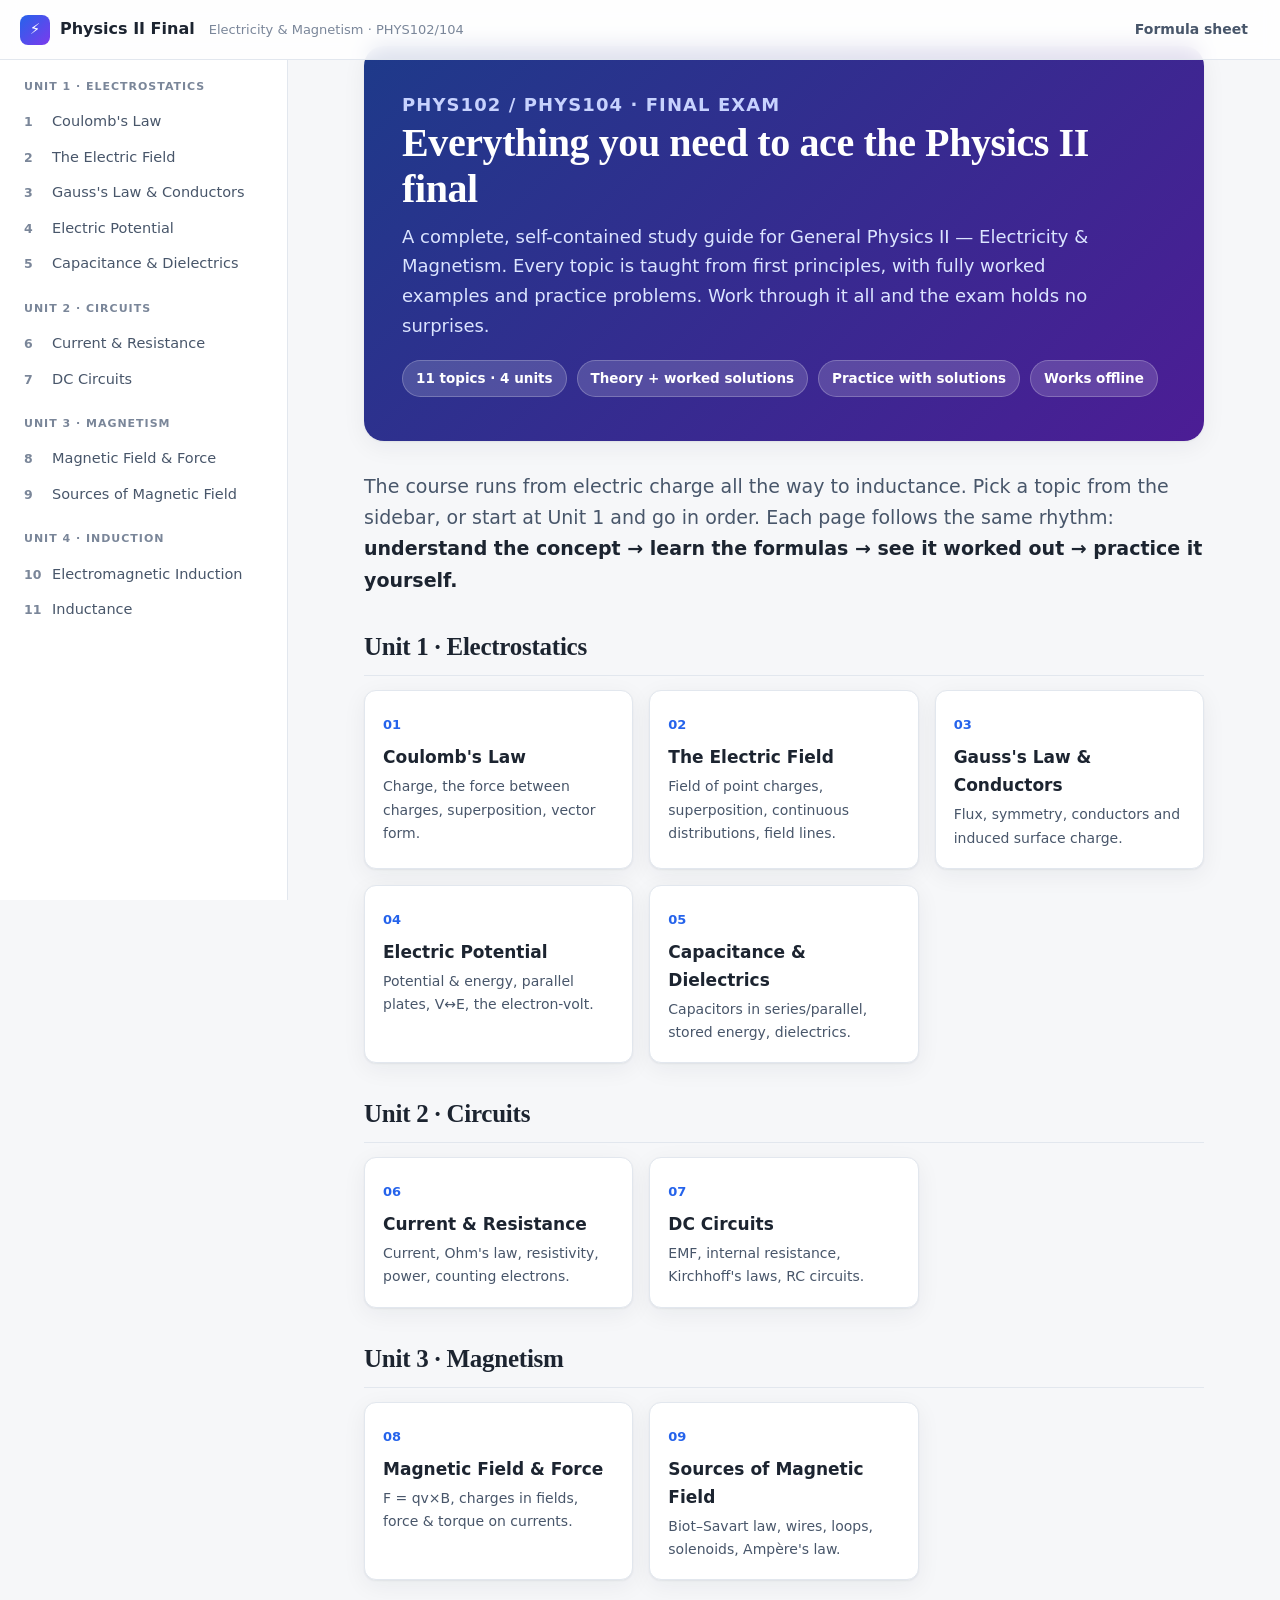
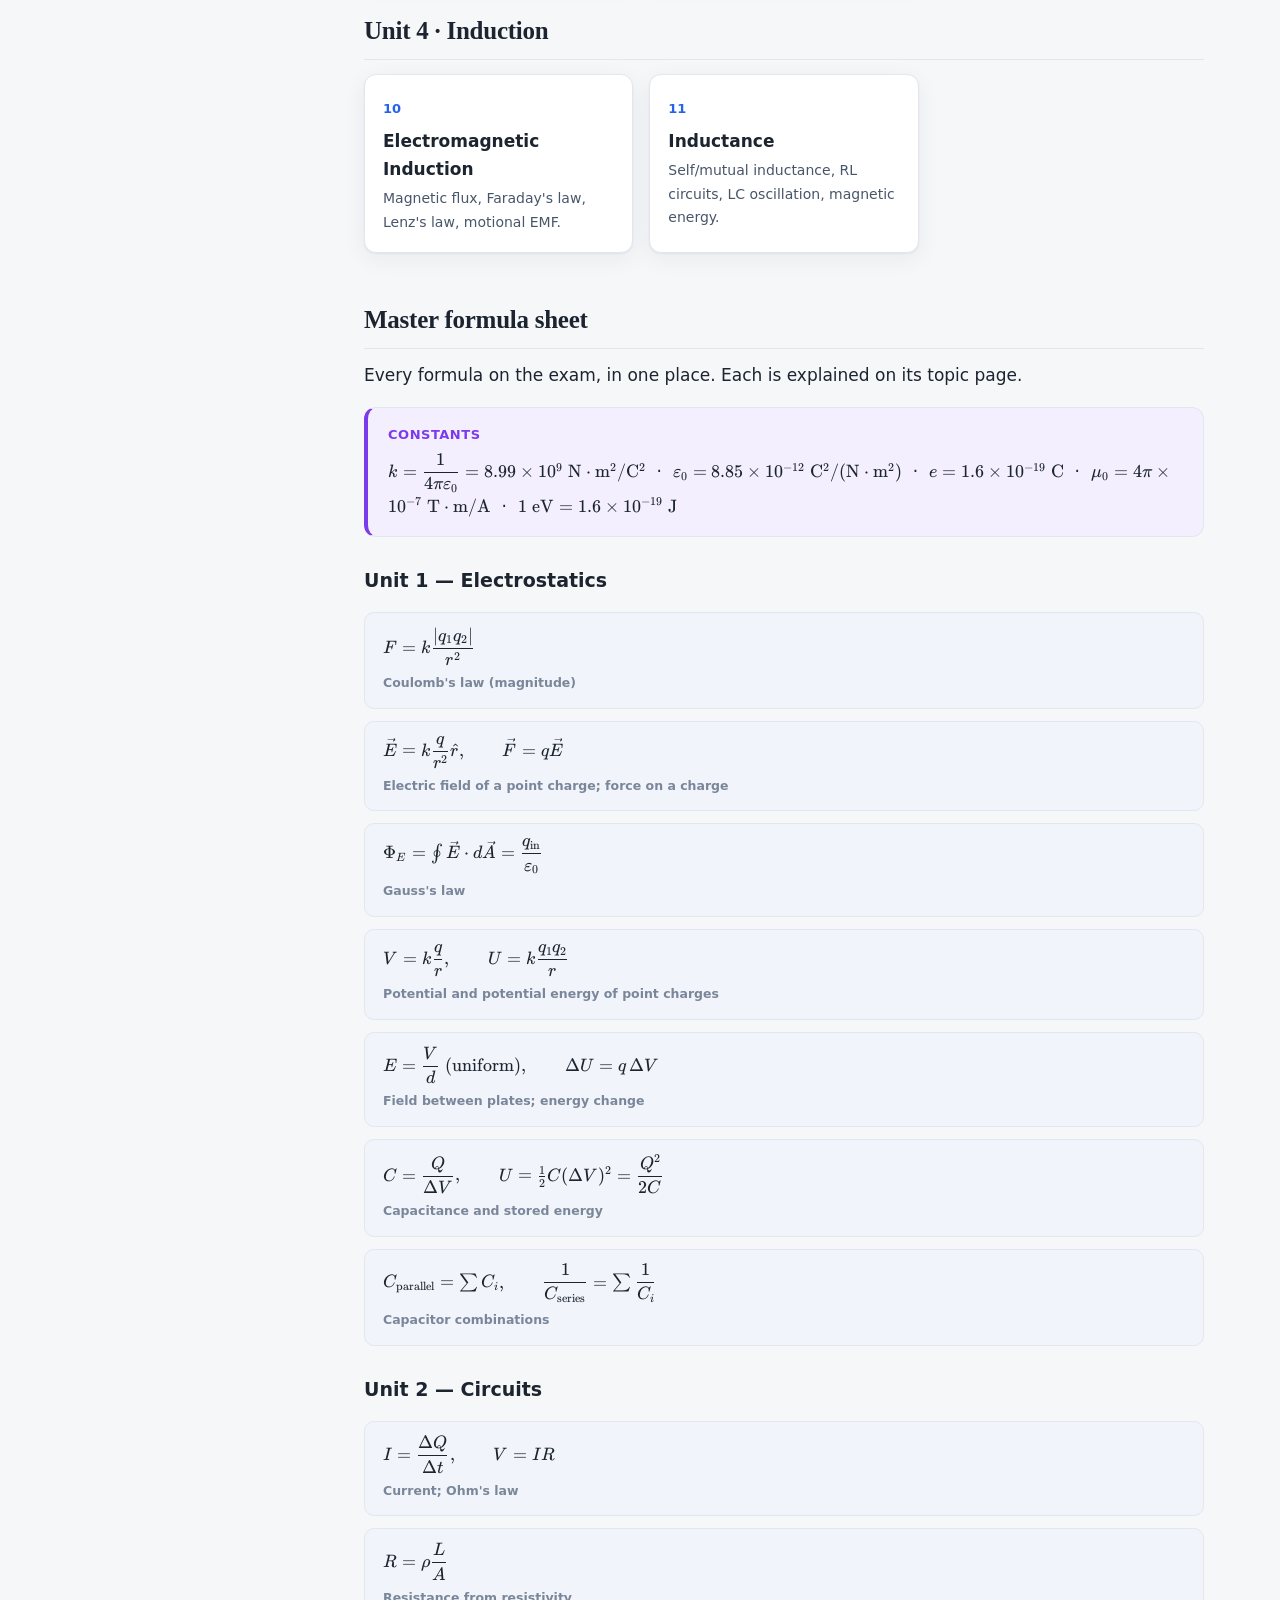
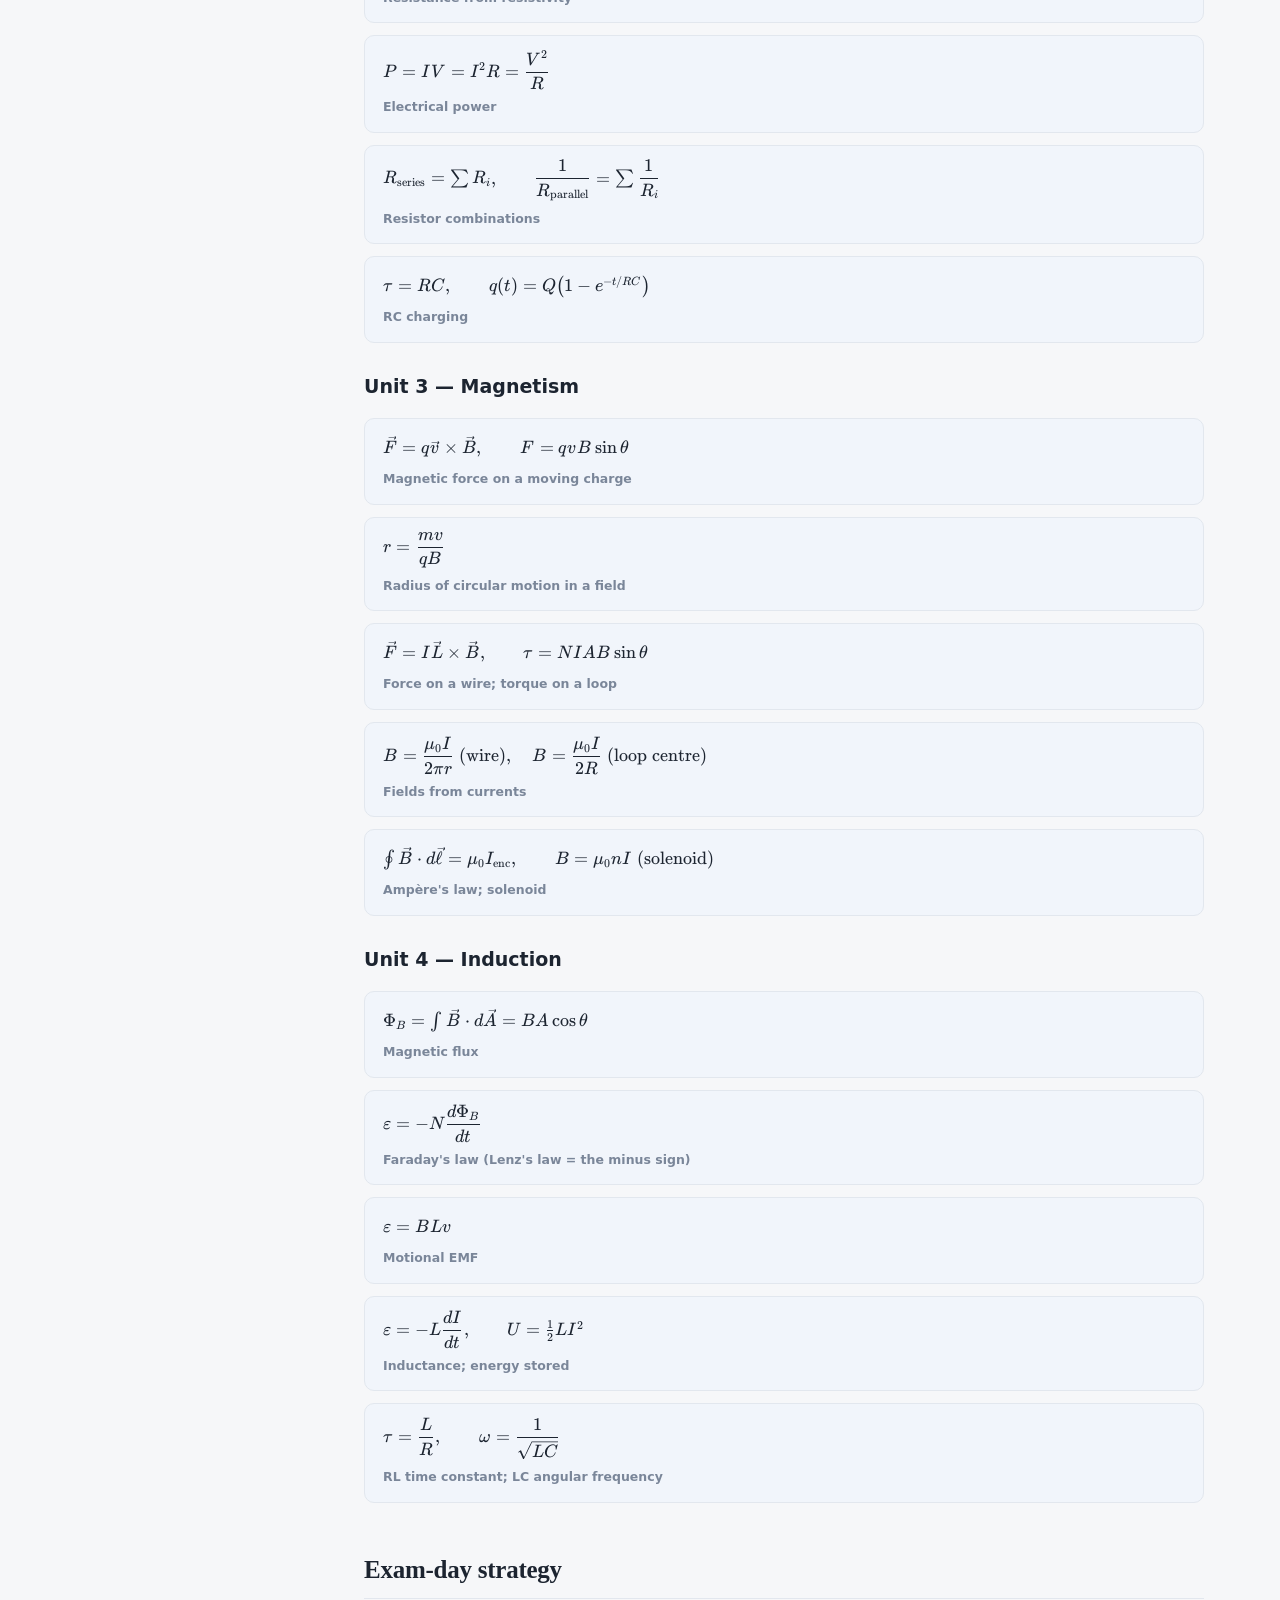
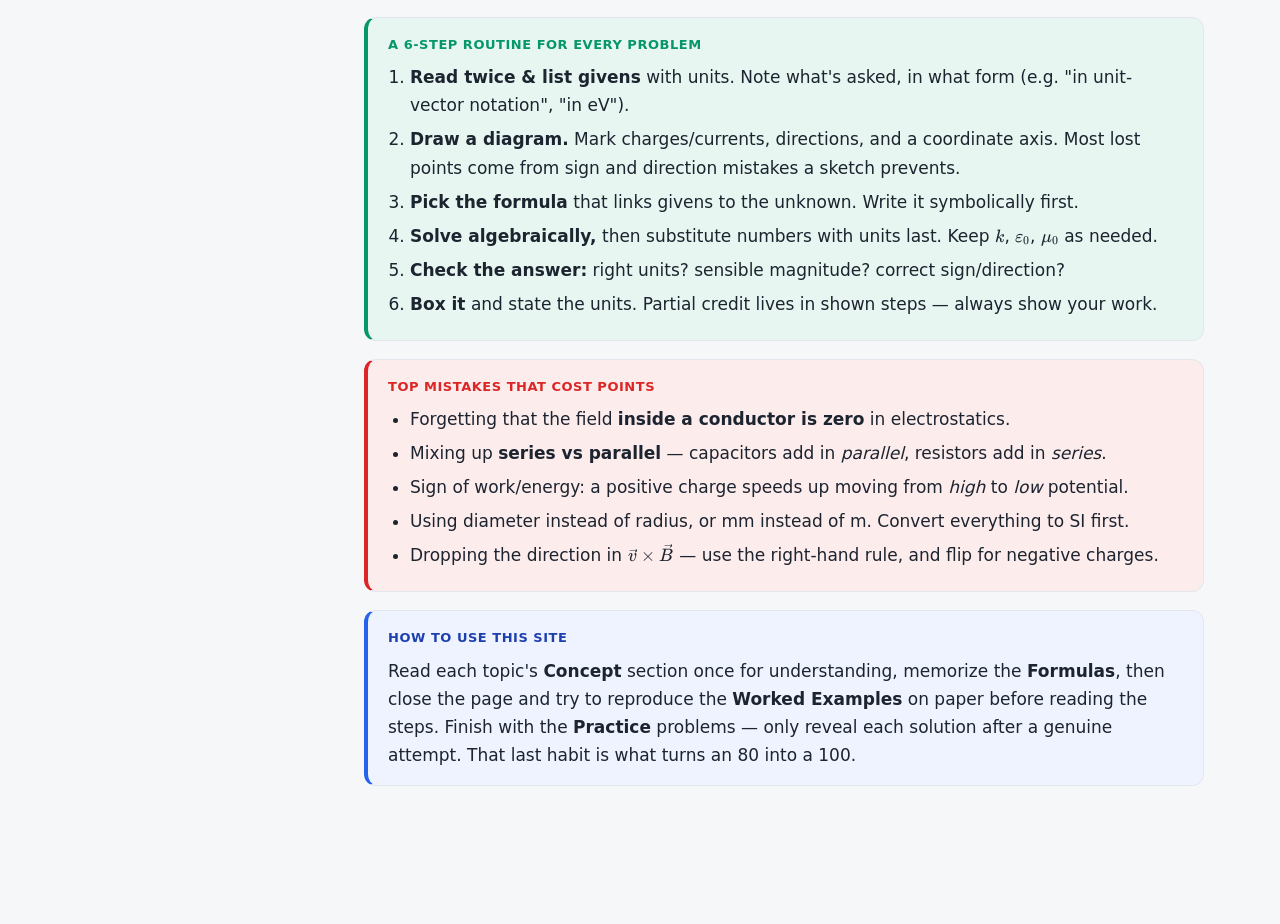
==== index.html @ 2286420c "Build complete Physics II final study site 11 topics across 4 units (Electrostatics, Circuits, Magne" ====
<!DOCTYPE html>
<html lang="en">
<head>
<meta charset="UTF-8">
<meta name="viewport" content="width=device-width, initial-scale=1">
<title>Physics II Final — Electricity & Magnetism Study Site</title>
<meta name="description" content="Complete study site for the General Physics II (Electricity & Magnetism) final exam: theory, worked examples, and practice for every topic.">
<link rel="stylesheet" href="assets/katex/katex.min.css">
<link rel="stylesheet" href="assets/style.css">
</head>
<body data-root="" data-topic="home">

<main class="content">
<div class="page">

  <section class="hero">
    <p class="eyebrow" style="color:#c7d2fe">PHYS102 / PHYS104 · Final Exam</p>
    <h1>Everything you need to ace the Physics&nbsp;II final</h1>
    <p>A complete, self-contained study guide for General Physics II — Electricity &amp; Magnetism. Every topic is taught from first principles, with fully worked examples and practice problems. Work through it all and the exam holds no surprises.</p>
    <div class="meta">
      <span class="chip">11 topics · 4 units</span>
      <span class="chip">Theory + worked solutions</span>
      <span class="chip">Practice with solutions</span>
      <span class="chip">Works offline</span>
    </div>
  </section>

  <p class="lead">The course runs from electric charge all the way to inductance. Pick a topic from the sidebar, or start at Unit&nbsp;1 and go in order. Each page follows the same rhythm: <strong>understand the concept → learn the formulas → see it worked out → practice it yourself.</strong></p>

  <!-- ===== Unit cards ===== -->
  <section class="unit-block">
    <h2>Unit 1 · Electrostatics</h2>
    <div class="cards">
      <a class="topic-card" href="topics/01-coulombs-law.html"><span class="tc-num">01</span><h3>Coulomb's Law</h3><p>Charge, the force between charges, superposition, vector form.</p></a>
      <a class="topic-card" href="topics/02-electric-field.html"><span class="tc-num">02</span><h3>The Electric Field</h3><p>Field of point charges, superposition, continuous distributions, field lines.</p></a>
      <a class="topic-card" href="topics/03-gauss-law.html"><span class="tc-num">03</span><h3>Gauss's Law &amp; Conductors</h3><p>Flux, symmetry, conductors and induced surface charge.</p></a>
      <a class="topic-card" href="topics/04-electric-potential.html"><span class="tc-num">04</span><h3>Electric Potential</h3><p>Potential &amp; energy, parallel plates, V↔E, the electron-volt.</p></a>
      <a class="topic-card" href="topics/05-capacitance.html"><span class="tc-num">05</span><h3>Capacitance &amp; Dielectrics</h3><p>Capacitors in series/parallel, stored energy, dielectrics.</p></a>
    </div>
  </section>

  <section class="unit-block">
    <h2>Unit 2 · Circuits</h2>
    <div class="cards">
      <a class="topic-card" href="topics/06-current-resistance.html"><span class="tc-num">06</span><h3>Current &amp; Resistance</h3><p>Current, Ohm's law, resistivity, power, counting electrons.</p></a>
      <a class="topic-card" href="topics/07-dc-circuits.html"><span class="tc-num">07</span><h3>DC Circuits</h3><p>EMF, internal resistance, Kirchhoff's laws, RC circuits.</p></a>
    </div>
  </section>

  <section class="unit-block">
    <h2>Unit 3 · Magnetism</h2>
    <div class="cards">
      <a class="topic-card" href="topics/08-magnetic-force.html"><span class="tc-num">08</span><h3>Magnetic Field &amp; Force</h3><p>F = qv×B, charges in fields, force &amp; torque on currents.</p></a>
      <a class="topic-card" href="topics/09-magnetic-field-sources.html"><span class="tc-num">09</span><h3>Sources of Magnetic Field</h3><p>Biot–Savart law, wires, loops, solenoids, Ampère's law.</p></a>
    </div>
  </section>

  <section class="unit-block">
    <h2>Unit 4 · Induction</h2>
    <div class="cards">
      <a class="topic-card" href="topics/10-induction.html"><span class="tc-num">10</span><h3>Electromagnetic Induction</h3><p>Magnetic flux, Faraday's law, Lenz's law, motional EMF.</p></a>
      <a class="topic-card" href="topics/11-inductance.html"><span class="tc-num">11</span><h3>Inductance</h3><p>Self/mutual inductance, RL circuits, LC oscillation, magnetic energy.</p></a>
    </div>
  </section>

  <!-- ===== Master formula sheet ===== -->
  <h2 id="formula-sheet">Master formula sheet</h2>
  <p>Every formula on the exam, in one place. Each is explained on its topic page.</p>

  <div class="callout note">
    <p class="c-head">Constants</p>
    <p>
      $k=\dfrac{1}{4\pi\varepsilon_0}=8.99\times10^{9}\ \mathrm{N\cdot m^2/C^2}$ &nbsp;·&nbsp;
      $\varepsilon_0=8.85\times10^{-12}\ \mathrm{C^2/(N\cdot m^2)}$ &nbsp;·&nbsp;
      $e=1.6\times10^{-19}\ \mathrm{C}$ &nbsp;·&nbsp;
      $\mu_0=4\pi\times10^{-7}\ \mathrm{T\cdot m/A}$ &nbsp;·&nbsp;
      $1\ \mathrm{eV}=1.6\times10^{-19}\ \mathrm{J}$
    </p>
  </div>

  <h3>Unit 1 — Electrostatics</h3>
  <div class="formula-grid">
    <div class="formula">$F=k\dfrac{|q_1q_2|}{r^2}$<span class="label">Coulomb's law (magnitude)</span></div>
    <div class="formula">$\vec E=k\dfrac{q}{r^2}\hat r,\qquad \vec F=q\vec E$<span class="label">Electric field of a point charge; force on a charge</span></div>
    <div class="formula">$\Phi_E=\oint \vec E\cdot d\vec A=\dfrac{q_{\text{in}}}{\varepsilon_0}$<span class="label">Gauss's law</span></div>
    <div class="formula">$V=k\dfrac{q}{r},\qquad U=k\dfrac{q_1q_2}{r}$<span class="label">Potential and potential energy of point charges</span></div>
    <div class="formula">$E=\dfrac{V}{d}\ \text{(uniform)},\qquad \Delta U=q\,\Delta V$<span class="label">Field between plates; energy change</span></div>
    <div class="formula">$C=\dfrac{Q}{\Delta V},\qquad U=\tfrac12 C(\Delta V)^2=\dfrac{Q^2}{2C}$<span class="label">Capacitance and stored energy</span></div>
    <div class="formula">$C_\text{parallel}=\textstyle\sum C_i,\qquad \dfrac{1}{C_\text{series}}=\textstyle\sum\dfrac{1}{C_i}$<span class="label">Capacitor combinations</span></div>
  </div>

  <h3>Unit 2 — Circuits</h3>
  <div class="formula-grid">
    <div class="formula">$I=\dfrac{\Delta Q}{\Delta t},\qquad V=IR$<span class="label">Current; Ohm's law</span></div>
    <div class="formula">$R=\rho\dfrac{L}{A}$<span class="label">Resistance from resistivity</span></div>
    <div class="formula">$P=IV=I^2R=\dfrac{V^2}{R}$<span class="label">Electrical power</span></div>
    <div class="formula">$R_\text{series}=\textstyle\sum R_i,\qquad \dfrac{1}{R_\text{parallel}}=\textstyle\sum\dfrac{1}{R_i}$<span class="label">Resistor combinations</span></div>
    <div class="formula">$\tau=RC,\qquad q(t)=Q\!\left(1-e^{-t/RC}\right)$<span class="label">RC charging</span></div>
  </div>

  <h3>Unit 3 — Magnetism</h3>
  <div class="formula-grid">
    <div class="formula">$\vec F=q\vec v\times\vec B,\qquad F=qvB\sin\theta$<span class="label">Magnetic force on a moving charge</span></div>
    <div class="formula">$r=\dfrac{mv}{qB}$<span class="label">Radius of circular motion in a field</span></div>
    <div class="formula">$\vec F=I\vec L\times\vec B,\qquad \tau=NIAB\sin\theta$<span class="label">Force on a wire; torque on a loop</span></div>
    <div class="formula">$B=\dfrac{\mu_0 I}{2\pi r}\ \text{(wire)},\quad B=\dfrac{\mu_0 I}{2R}\ \text{(loop centre)}$<span class="label">Fields from currents</span></div>
    <div class="formula">$\oint\vec B\cdot d\vec\ell=\mu_0 I_\text{enc},\qquad B=\mu_0 n I\ \text{(solenoid)}$<span class="label">Ampère's law; solenoid</span></div>
  </div>

  <h3>Unit 4 — Induction</h3>
  <div class="formula-grid">
    <div class="formula">$\Phi_B=\int \vec B\cdot d\vec A=BA\cos\theta$<span class="label">Magnetic flux</span></div>
    <div class="formula">$\varepsilon=-N\dfrac{d\Phi_B}{dt}$<span class="label">Faraday's law (Lenz's law = the minus sign)</span></div>
    <div class="formula">$\varepsilon=BLv$<span class="label">Motional EMF</span></div>
    <div class="formula">$\varepsilon=-L\dfrac{dI}{dt},\qquad U=\tfrac12 LI^2$<span class="label">Inductance; energy stored</span></div>
    <div class="formula">$\tau=\dfrac{L}{R},\qquad \omega=\dfrac{1}{\sqrt{LC}}$<span class="label">RL time constant; LC angular frequency</span></div>
  </div>

  <!-- ===== Exam-day strategy ===== -->
  <h2 id="strategy">Exam-day strategy</h2>

  <div class="callout tip">
    <p class="c-head">A 6-step routine for every problem</p>
    <ol style="margin-bottom:0">
      <li><strong>Read twice &amp; list givens</strong> with units. Note what's asked, in what form (e.g. "in unit-vector notation", "in eV").</li>
      <li><strong>Draw a diagram.</strong> Mark charges/currents, directions, and a coordinate axis. Most lost points come from sign and direction mistakes a sketch prevents.</li>
      <li><strong>Pick the formula</strong> that links givens to the unknown. Write it symbolically first.</li>
      <li><strong>Solve algebraically,</strong> then substitute numbers with units last. Keep $k$, $\varepsilon_0$, $\mu_0$ as needed.</li>
      <li><strong>Check the answer:</strong> right units? sensible magnitude? correct sign/direction?</li>
      <li><strong>Box it</strong> and state the units. Partial credit lives in shown steps — always show your work.</li>
    </ol>
  </div>

  <div class="callout pitfall">
    <p class="c-head">Top mistakes that cost points</p>
    <ul style="margin-bottom:0">
      <li>Forgetting that the field <strong>inside a conductor is zero</strong> in electrostatics.</li>
      <li>Mixing up <strong>series vs parallel</strong> — capacitors add in <em>parallel</em>, resistors add in <em>series</em>.</li>
      <li>Sign of work/energy: a positive charge speeds up moving from <em>high</em> to <em>low</em> potential.</li>
      <li>Using diameter instead of radius, or mm instead of m. Convert everything to SI first.</li>
      <li>Dropping the direction in $\vec v\times\vec B$ — use the right-hand rule, and flip for negative charges.</li>
    </ul>
  </div>

  <div class="callout concept">
    <p class="c-head">How to use this site</p>
    <p>Read each topic's <strong>Concept</strong> section once for understanding, memorize the <strong>Formulas</strong>, then close the page and try to reproduce the <strong>Worked Examples</strong> on paper before reading the steps. Finish with the <strong>Practice</strong> problems — only reveal each solution after a genuine attempt. That last habit is what turns an 80 into a 100.</p>
  </div>

</div>
</main>

<script src="assets/katex/katex.min.js"></script>
<script src="assets/katex/auto-render.min.js"></script>
<script src="assets/app.js"></script>
</body>
</html>
---- assets/style.css ----
/* ===== Physics Final Study Site — shared theme ===== */
:root{
  --bg:#f6f7f9;
  --surface:#ffffff;
  --ink:#1c2430;
  --ink-soft:#48566a;
  --muted:#7a8699;
  --line:#e2e7ee;
  --brand:#2563eb;
  --brand-dark:#1e40af;
  --brand-soft:#eef3ff;
  --accent:#7c3aed;
  --ok:#059669;
  --ok-soft:#e7f6f0;
  --warn:#d97706;
  --warn-soft:#fdf3e3;
  --danger:#dc2626;
  --danger-soft:#fdecec;
  --formula-soft:#f1f5fb;
  --sidebar-w:288px;
  --topbar-h:60px;
  --maxw:840px;
  --radius:12px;
  --shadow:0 1px 2px rgba(20,30,50,.06),0 6px 24px rgba(20,30,50,.06);
  --mono:"SFMono-Regular",ui-monospace,"JetBrains Mono",Menlo,Consolas,monospace;
  --sans:"Inter",system-ui,-apple-system,"Segoe UI",Roboto,Helvetica,Arial,sans-serif;
  --serif:"Source Serif 4",Georgia,"Times New Roman",serif;
}
*{box-sizing:border-box}
html{scroll-behavior:smooth;scroll-padding-top:calc(var(--topbar-h) + 16px)}
body{
  margin:0;background:var(--bg);color:var(--ink);
  font-family:var(--sans);font-size:17px;line-height:1.65;
  -webkit-font-smoothing:antialiased;
}

/* ---- Top bar ---- */
.topbar{
  position:fixed;top:0;left:0;right:0;height:var(--topbar-h);z-index:40;
  display:flex;align-items:center;gap:14px;padding:0 20px;
  background:rgba(255,255,255,.86);backdrop-filter:blur(10px);
  border-bottom:1px solid var(--line);
}
.topbar .brand{display:flex;align-items:center;gap:10px;font-weight:700;color:var(--ink);text-decoration:none;font-size:16px}
.topbar .brand .logo{
  width:30px;height:30px;border-radius:8px;display:grid;place-items:center;
  background:linear-gradient(135deg,var(--brand),var(--accent));color:#fff;font-weight:800;font-size:15px;
}
.topbar .sub{color:var(--muted);font-size:13px;font-weight:500}
.topbar .spacer{flex:1}
.topbar .ghost-link{color:var(--ink-soft);text-decoration:none;font-size:14px;font-weight:600;padding:7px 12px;border-radius:8px}
.topbar .ghost-link:hover{background:var(--brand-soft);color:var(--brand-dark)}
.menu-btn{display:none;border:1px solid var(--line);background:#fff;border-radius:8px;width:40px;height:40px;cursor:pointer;font-size:18px;color:var(--ink)}

/* ---- Layout ---- */
.layout{display:flex;padding-top:var(--topbar-h)}
.sidebar{
  position:fixed;top:var(--topbar-h);bottom:0;left:0;width:var(--sidebar-w);z-index:30;
  overflow-y:auto;background:var(--surface);border-right:1px solid var(--line);padding:18px 14px 60px;
}
.sidebar .unit{margin-bottom:18px}
.sidebar .unit-title{
  font-size:11px;letter-spacing:.09em;text-transform:uppercase;color:var(--muted);
  font-weight:700;padding:0 10px;margin:0 0 8px;
}
.sidebar a.navlink{
  display:flex;gap:10px;align-items:baseline;padding:8px 10px;border-radius:8px;
  color:var(--ink-soft);text-decoration:none;font-size:14.5px;font-weight:500;line-height:1.35;
}
.sidebar a.navlink .num{color:var(--muted);font-variant-numeric:tabular-nums;font-weight:700;font-size:12.5px;min-width:18px}
.sidebar a.navlink:hover{background:var(--brand-soft);color:var(--brand-dark)}
.sidebar a.navlink.active{background:var(--brand);color:#fff}
.sidebar a.navlink.active .num{color:#dbe6ff}

.content{margin-left:var(--sidebar-w);flex:1;min-width:0;padding:40px 32px 120px;display:flex;justify-content:center}
.page{width:100%;max-width:var(--maxw)}

/* ---- Typography ---- */
.eyebrow{color:var(--brand);font-weight:700;font-size:13px;letter-spacing:.06em;text-transform:uppercase;margin:0 0 6px}
h1{font-family:var(--serif);font-size:clamp(28px,4vw,40px);line-height:1.15;margin:0 0 12px;font-weight:700;letter-spacing:-.01em}
h2{font-family:var(--serif);font-size:25px;margin:46px 0 12px;font-weight:700;letter-spacing:-.01em;padding-bottom:8px;border-bottom:1px solid var(--line)}
h3{font-size:19px;margin:28px 0 8px;font-weight:700}
p{margin:0 0 14px}
.lead{font-size:19px;color:var(--ink-soft);margin-bottom:22px}
a{color:var(--brand-dark)}
strong{color:var(--ink)}
ul,ol{margin:0 0 16px;padding-left:22px}
li{margin:6px 0}
hr{border:none;border-top:1px solid var(--line);margin:34px 0}
code:not(.katex *){font-family:var(--mono);font-size:.9em;background:#eef1f6;padding:.12em .4em;border-radius:5px}

/* ---- Callout cards ---- */
.card{background:var(--surface);border:1px solid var(--line);border-radius:var(--radius);padding:20px 22px;margin:18px 0;box-shadow:var(--shadow)}
.callout{border-radius:var(--radius);padding:16px 18px 16px 20px;margin:18px 0;border:1px solid var(--line);border-left-width:4px;background:var(--surface)}
.callout .c-head{font-weight:700;font-size:13px;letter-spacing:.04em;text-transform:uppercase;margin:0 0 8px;display:flex;align-items:center;gap:8px}
.callout p:last-child{margin-bottom:0}
.callout.concept{border-left-color:var(--brand);background:var(--brand-soft)}
.callout.concept .c-head{color:var(--brand-dark)}
.callout.pitfall{border-left-color:var(--danger);background:var(--danger-soft)}
.callout.pitfall .c-head{color:var(--danger)}
.callout.tip{border-left-color:var(--ok);background:var(--ok-soft)}
.callout.tip .c-head{color:var(--ok)}
.callout.note{border-left-color:var(--accent);background:#f3efff}
.callout.note .c-head{color:var(--accent)}

/* ---- Formula block ---- */
.formula{background:var(--formula-soft);border:1px solid var(--line);border-radius:10px;padding:14px 18px;margin:14px 0;overflow-x:auto}
.formula .label{display:block;font-size:12.5px;color:var(--muted);font-weight:600;margin-top:8px}
.formula-grid{display:grid;gap:12px;margin:16px 0}
.formula-grid .formula{margin:0}
.symbol-list{font-size:14.5px;color:var(--ink-soft);margin-top:6px}
.symbol-list b{font-family:var(--mono);color:var(--ink)}

/* ---- Worked example ---- */
.example{border:1px solid var(--line);border-radius:var(--radius);margin:22px 0;overflow:hidden;box-shadow:var(--shadow);background:var(--surface)}
.example > .ex-head{background:linear-gradient(135deg,var(--brand),var(--accent));color:#fff;padding:12px 18px;font-weight:700;font-size:15px;display:flex;align-items:center;gap:10px}
.example > .ex-head .tag{background:rgba(255,255,255,.22);padding:2px 9px;border-radius:999px;font-size:11.5px;letter-spacing:.04em;text-transform:uppercase}
.example .ex-body{padding:18px 22px}
.step{margin:0 0 14px;padding-left:16px;border-left:2px solid var(--line)}
.step .step-label{font-weight:700;color:var(--brand-dark);font-size:13px;text-transform:uppercase;letter-spacing:.03em;display:block;margin-bottom:2px}
.answer{display:block;background:var(--ok-soft);border:1px solid #b7e4ce;border-left:4px solid var(--ok);border-radius:10px;padding:12px 16px;margin:14px 0;font-weight:600}
.answer .a-label{display:block;font-size:12px;text-transform:uppercase;letter-spacing:.05em;color:var(--ok);font-weight:700;margin-bottom:3px}

/* ---- Practice / toggles ---- */
.practice{border:1px solid var(--line);border-radius:var(--radius);margin:16px 0;background:var(--surface);box-shadow:var(--shadow);overflow:hidden}
.practice .q{padding:16px 20px}
.practice .q .qno{font-weight:700;color:var(--accent);font-size:13px;text-transform:uppercase;letter-spacing:.04em}
.solution-toggle{appearance:none;border:1px solid var(--brand);background:#fff;color:var(--brand-dark);font-weight:600;font-size:14px;padding:8px 16px;border-radius:8px;cursor:pointer;margin-top:6px}
.solution-toggle:hover{background:var(--brand-soft)}
.solution-toggle[aria-expanded="true"]{background:var(--brand);color:#fff}
.solution{display:none;border-top:1px dashed var(--line);margin-top:14px;padding-top:14px}
.solution.open{display:block}

/* ---- Tables ---- */
table{border-collapse:collapse;width:100%;margin:16px 0;font-size:15px;background:var(--surface);border-radius:10px;overflow:hidden;box-shadow:var(--shadow)}
th,td{text-align:left;padding:10px 14px;border-bottom:1px solid var(--line)}
th{background:#f0f3f8;font-weight:700;font-size:13px;text-transform:uppercase;letter-spacing:.03em;color:var(--ink-soft)}
tr:last-child td{border-bottom:none}

/* ---- Home page bits ---- */
.hero{background:linear-gradient(135deg,#1e3a8a,#4c1d95);color:#fff;border-radius:20px;padding:44px 38px;margin:6px 0 30px;box-shadow:var(--shadow)}
.hero h1{color:#fff;margin-bottom:10px}
.hero p{color:#dbe4ff;font-size:18px;max-width:60ch;margin-bottom:0}
.hero .meta{display:flex;flex-wrap:wrap;gap:10px;margin-top:20px}
.hero .chip{background:rgba(255,255,255,.16);border:1px solid rgba(255,255,255,.22);color:#fff;padding:6px 13px;border-radius:999px;font-size:13.5px;font-weight:600}
.unit-block{margin:30px 0}
.unit-block > h2{margin-top:0}
.cards{display:grid;grid-template-columns:repeat(auto-fill,minmax(250px,1fr));gap:16px;margin:14px 0}
a.topic-card{display:block;text-decoration:none;color:inherit;background:var(--surface);border:1px solid var(--line);border-radius:var(--radius);padding:18px;box-shadow:var(--shadow);transition:transform .12s ease,border-color .12s ease}
a.topic-card:hover{transform:translateY(-2px);border-color:var(--brand)}
a.topic-card .tc-num{font-weight:800;color:var(--brand);font-size:13px}
a.topic-card h3{margin:6px 0 4px;font-size:17px}
a.topic-card p{color:var(--ink-soft);font-size:14px;margin:0}

/* ---- Prev/next ---- */
.pager{display:flex;justify-content:space-between;gap:14px;margin-top:48px;border-top:1px solid var(--line);padding-top:22px}
.pager a{flex:1;text-decoration:none;border:1px solid var(--line);border-radius:var(--radius);padding:14px 18px;background:var(--surface);color:var(--ink);box-shadow:var(--shadow)}
.pager a:hover{border-color:var(--brand)}
.pager a.next{text-align:right}
.pager a .dir{font-size:12px;color:var(--muted);text-transform:uppercase;letter-spacing:.05em;font-weight:700}
.pager a .ttl{font-weight:700;color:var(--brand-dark)}
.pager .empty{flex:1}

.katex{font-size:1.05em}
.katex-display{margin:.4em 0;overflow-x:auto;overflow-y:hidden;padding:2px 0}

/* ---- Backdrop for mobile sidebar ---- */
.backdrop{display:none;position:fixed;inset:var(--topbar-h) 0 0 0;background:rgba(15,23,42,.4);z-index:25}

/* ---- Responsive ---- */
@media (max-width:980px){
  :root{--sidebar-w:264px}
  .content{padding:30px 22px 100px}
}
@media (max-width:760px){
  body{font-size:16px}
  .menu-btn{display:block}
  .topbar .sub{display:none}
  .sidebar{transform:translateX(-100%);transition:transform .22s ease;box-shadow:var(--shadow)}
  body.nav-open .sidebar{transform:translateX(0)}
  body.nav-open .backdrop{display:block}
  .content{margin-left:0;padding:24px 16px 90px}
  .hero{padding:32px 24px}
  h2{font-size:22px}
}

/* ---- Print (study packet) ---- */
@media print{
  .topbar,.sidebar,.backdrop,.pager,.menu-btn,.solution-toggle{display:none!important}
  .content{margin:0;padding:0}
  body{background:#fff;font-size:12pt}
  .solution{display:block!important}
  .card,.example,.practice,.callout,table{box-shadow:none;break-inside:avoid}
  a{color:inherit;text-decoration:none}
}
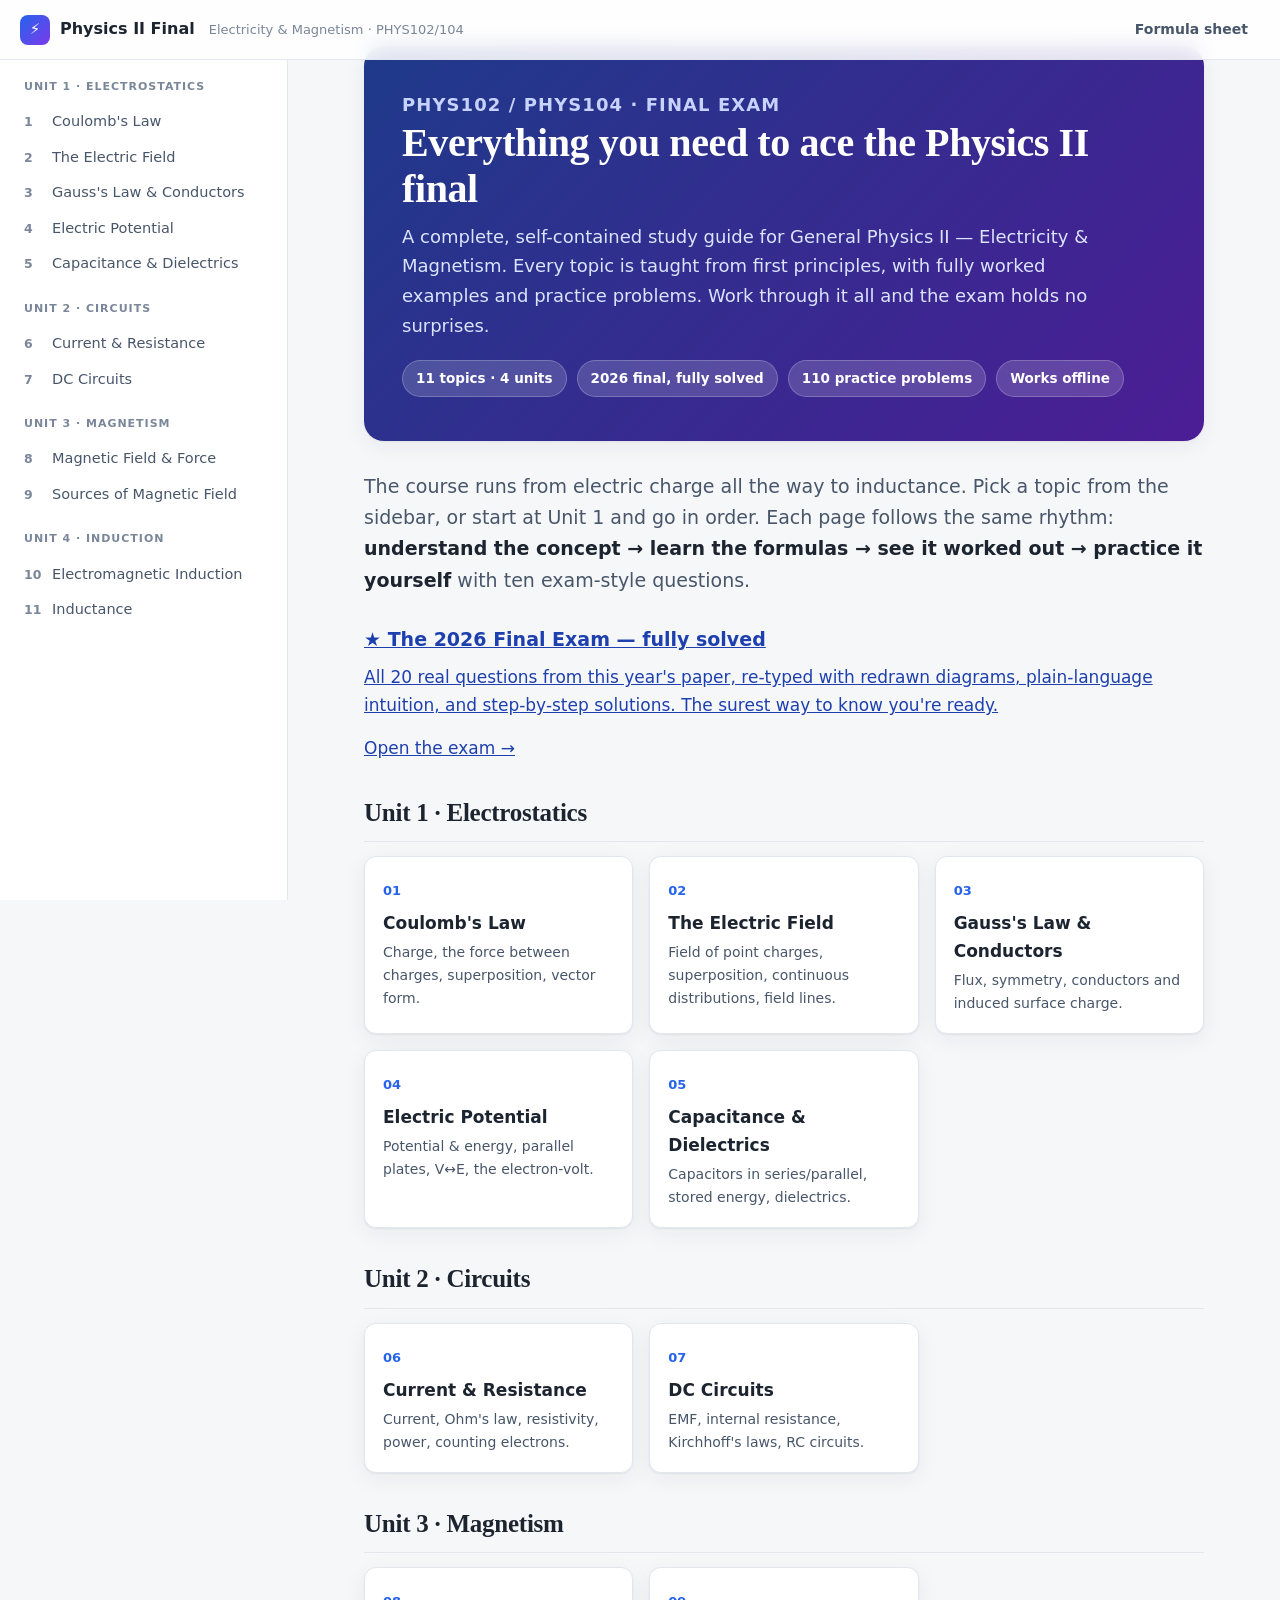
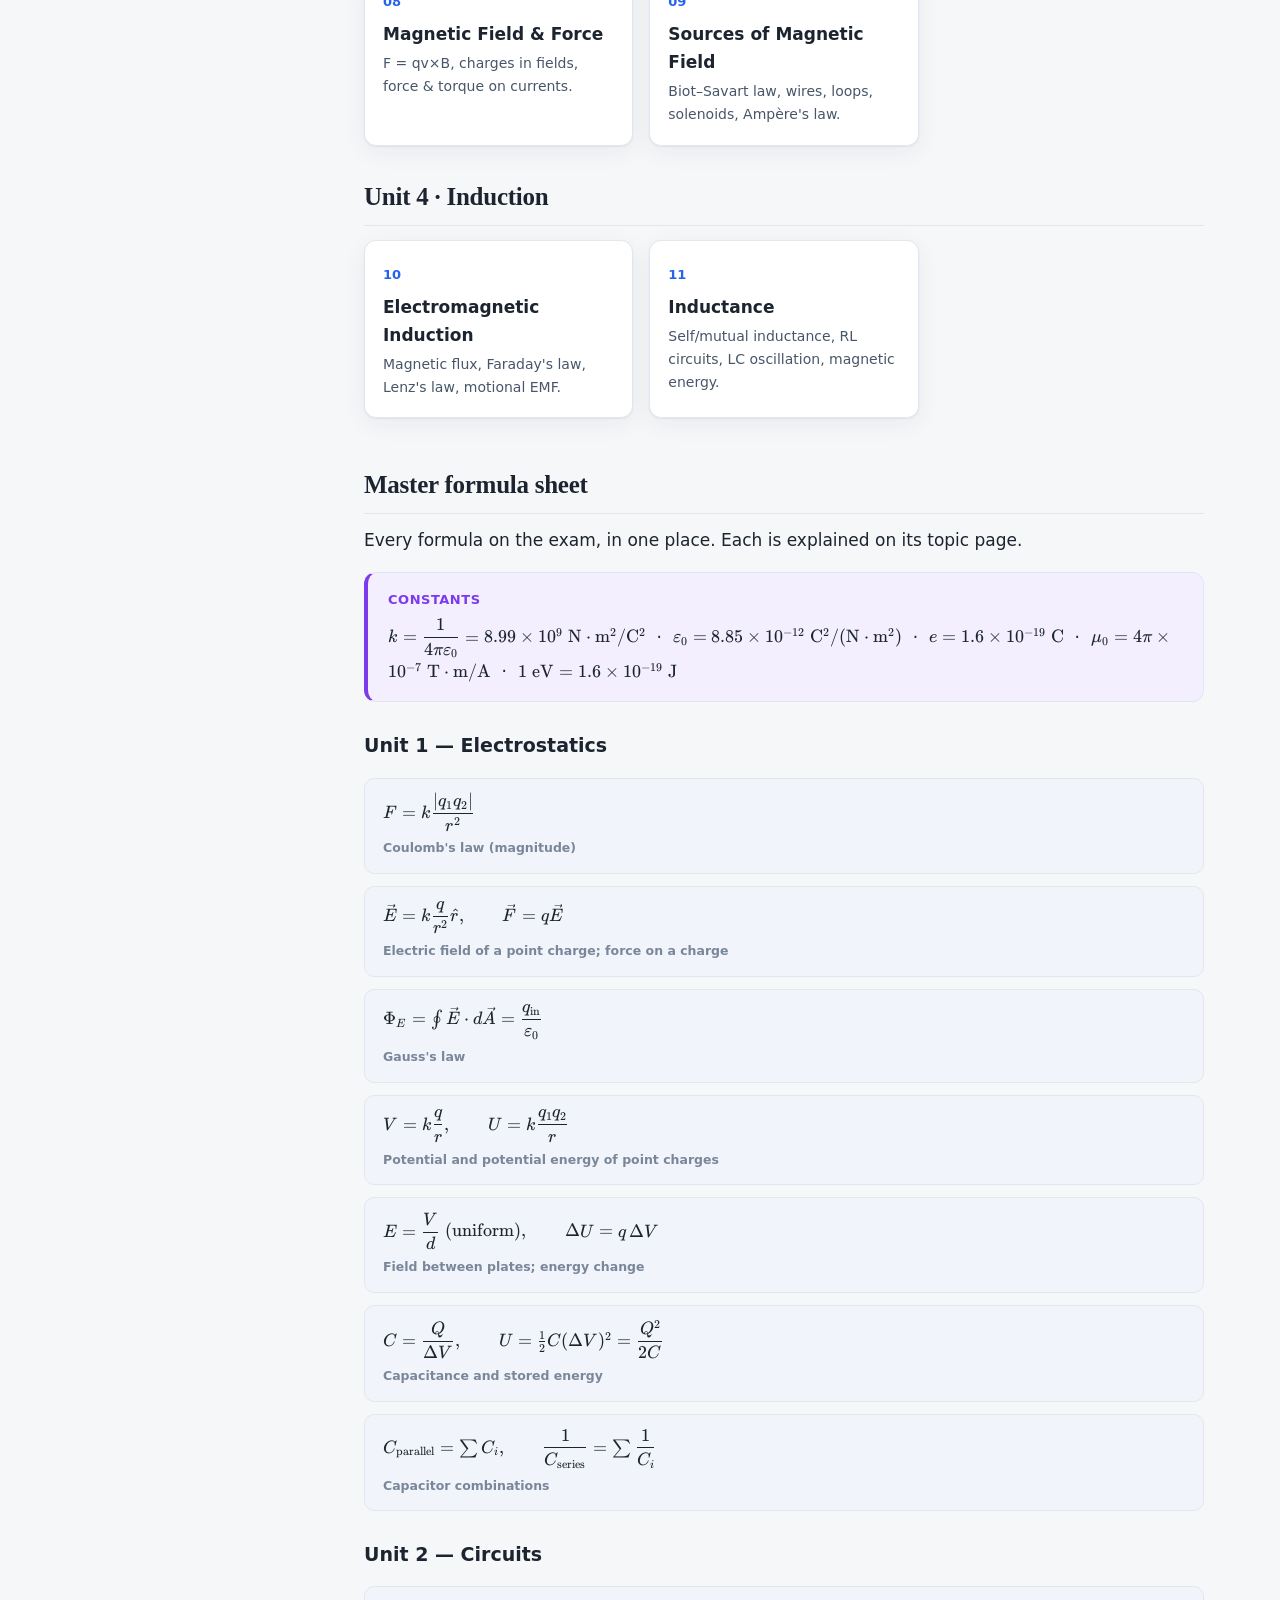
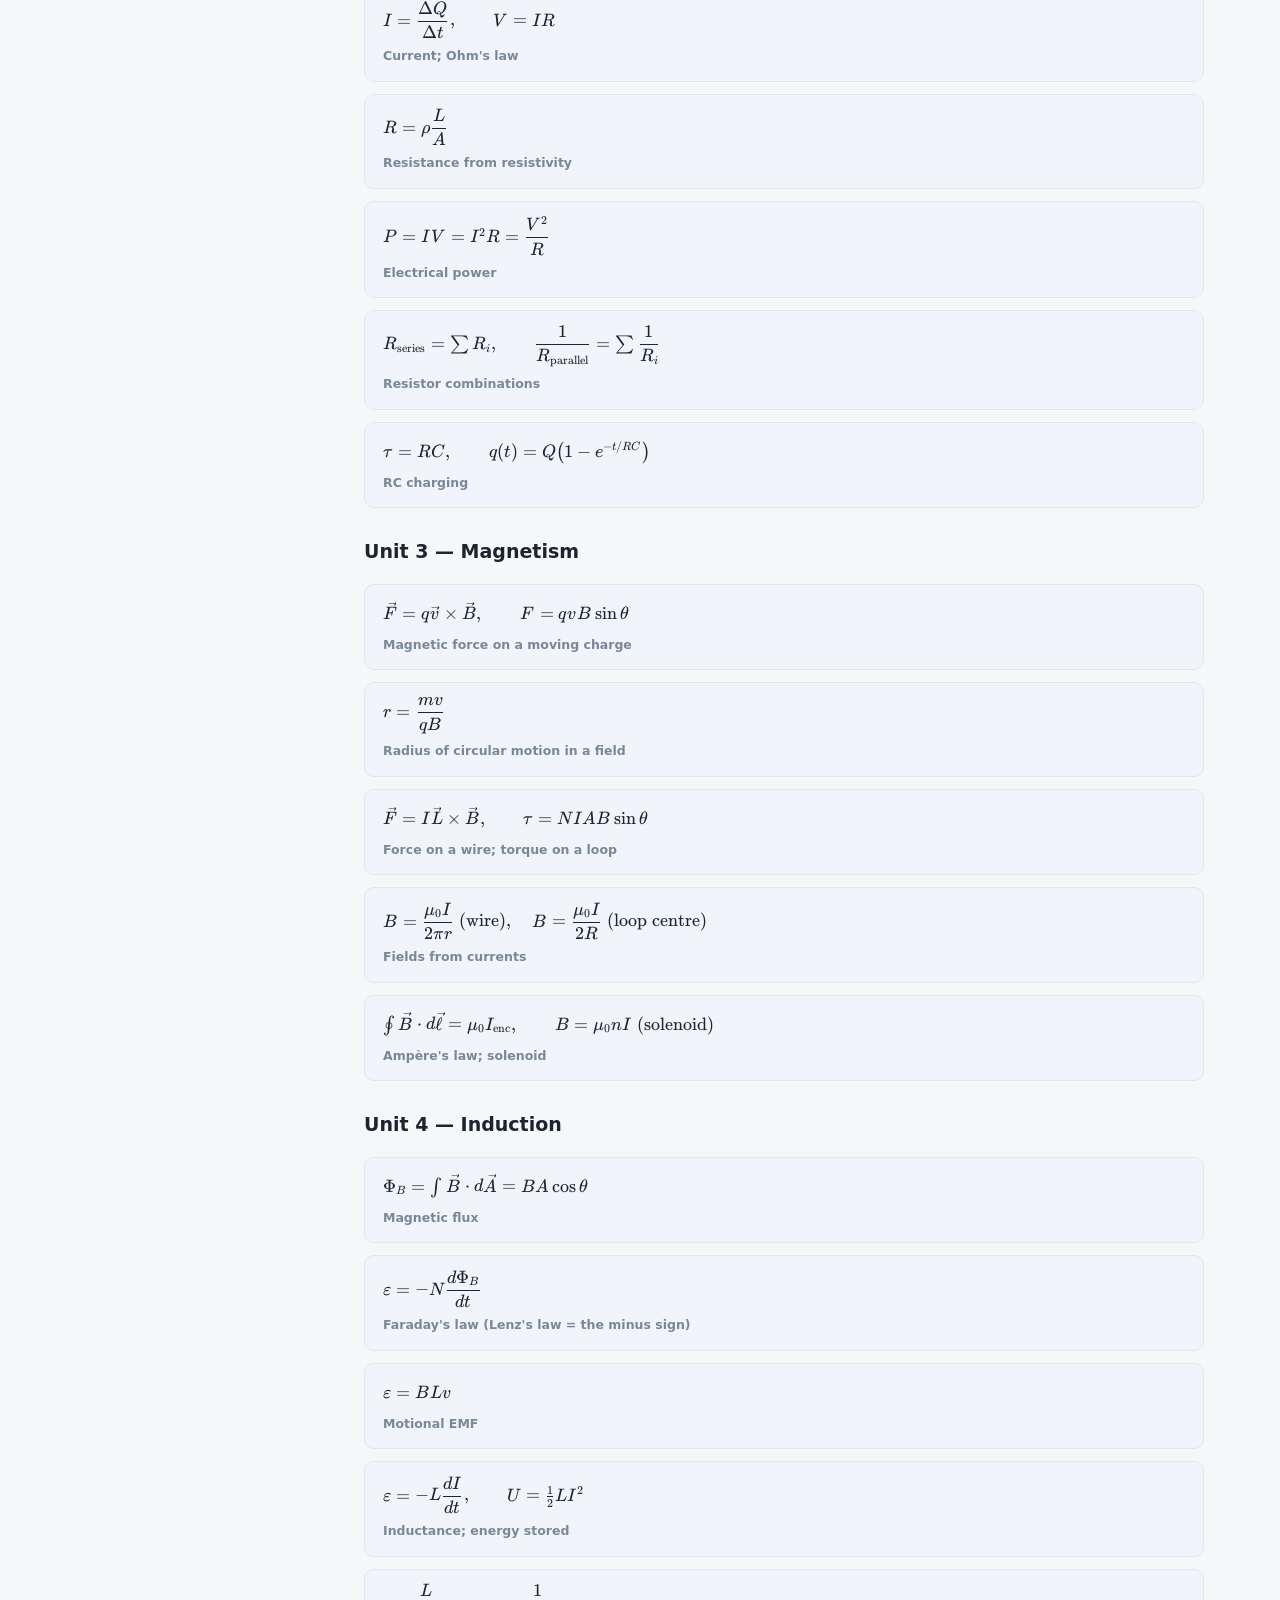
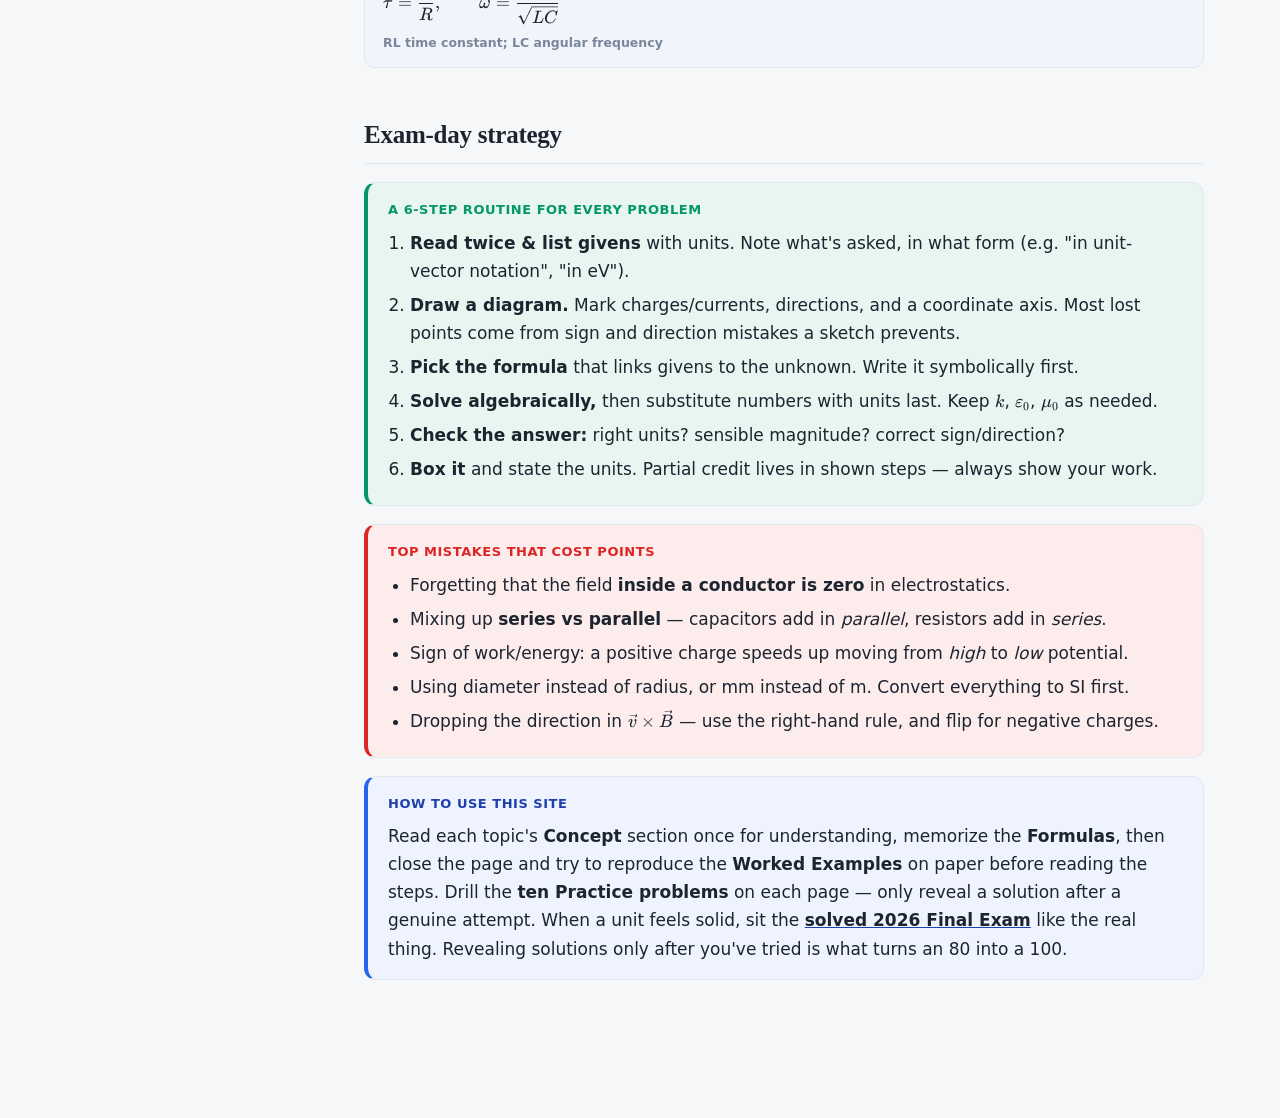
==== commit 3348047e: "Home: Final Exam CTA + updated counts; refresh README and spec Co-Authored-By: Claude Opus 4.8 <nore" ====
--- a/index.html
+++ b/index.html
@@ -19,13 +19,22 @@
     <p>A complete, self-contained study guide for General Physics II — Electricity &amp; Magnetism. Every topic is taught from first principles, with fully worked examples and practice problems. Work through it all and the exam holds no surprises.</p>
     <div class="meta">
       <span class="chip">11 topics · 4 units</span>
-      <span class="chip">Theory + worked solutions</span>
-      <span class="chip">Practice with solutions</span>
+      <span class="chip">2026 final, fully solved</span>
+      <span class="chip">110 practice problems</span>
       <span class="chip">Works offline</span>
     </div>
   </section>
 
-  <p class="lead">The course runs from electric charge all the way to inductance. Pick a topic from the sidebar, or start at Unit&nbsp;1 and go in order. Each page follows the same rhythm: <strong>understand the concept → learn the formulas → see it worked out → practice it yourself.</strong></p>
+  <p class="lead">The course runs from electric charge all the way to inductance. Pick a topic from the sidebar, or start at Unit&nbsp;1 and go in order. Each page follows the same rhythm: <strong>understand the concept → learn the formulas → see it worked out → practice it yourself</strong> with ten exam-style questions.</p>
+
+  <!-- ===== Final exam call-to-action ===== -->
+  <a class="cta" href="topics/final-exam.html">
+    <span class="cta-text">
+      <h3>★ The 2026 Final Exam — fully solved</h3>
+      <p>All 20 real questions from this year's paper, re-typed with redrawn diagrams, plain-language intuition, and step-by-step solutions. The surest way to know you're ready.</p>
+    </span>
+    <span class="cta-btn">Open the exam →</span>
+  </a>
 
   <!-- ===== Unit cards ===== -->
   <section class="unit-block">
@@ -144,7 +153,7 @@
 
   <div class="callout concept">
     <p class="c-head">How to use this site</p>
-    <p>Read each topic's <strong>Concept</strong> section once for understanding, memorize the <strong>Formulas</strong>, then close the page and try to reproduce the <strong>Worked Examples</strong> on paper before reading the steps. Finish with the <strong>Practice</strong> problems — only reveal each solution after a genuine attempt. That last habit is what turns an 80 into a 100.</p>
+    <p>Read each topic's <strong>Concept</strong> section once for understanding, memorize the <strong>Formulas</strong>, then close the page and try to reproduce the <strong>Worked Examples</strong> on paper before reading the steps. Drill the <strong>ten Practice problems</strong> on each page — only reveal a solution after a genuine attempt. When a unit feels solid, sit the <a href="topics/final-exam.html"><strong>solved 2026 Final Exam</strong></a> like the real thing. Revealing solutions only after you've tried is what turns an 80 into a 100.</p>
   </div>
 
 </div>
